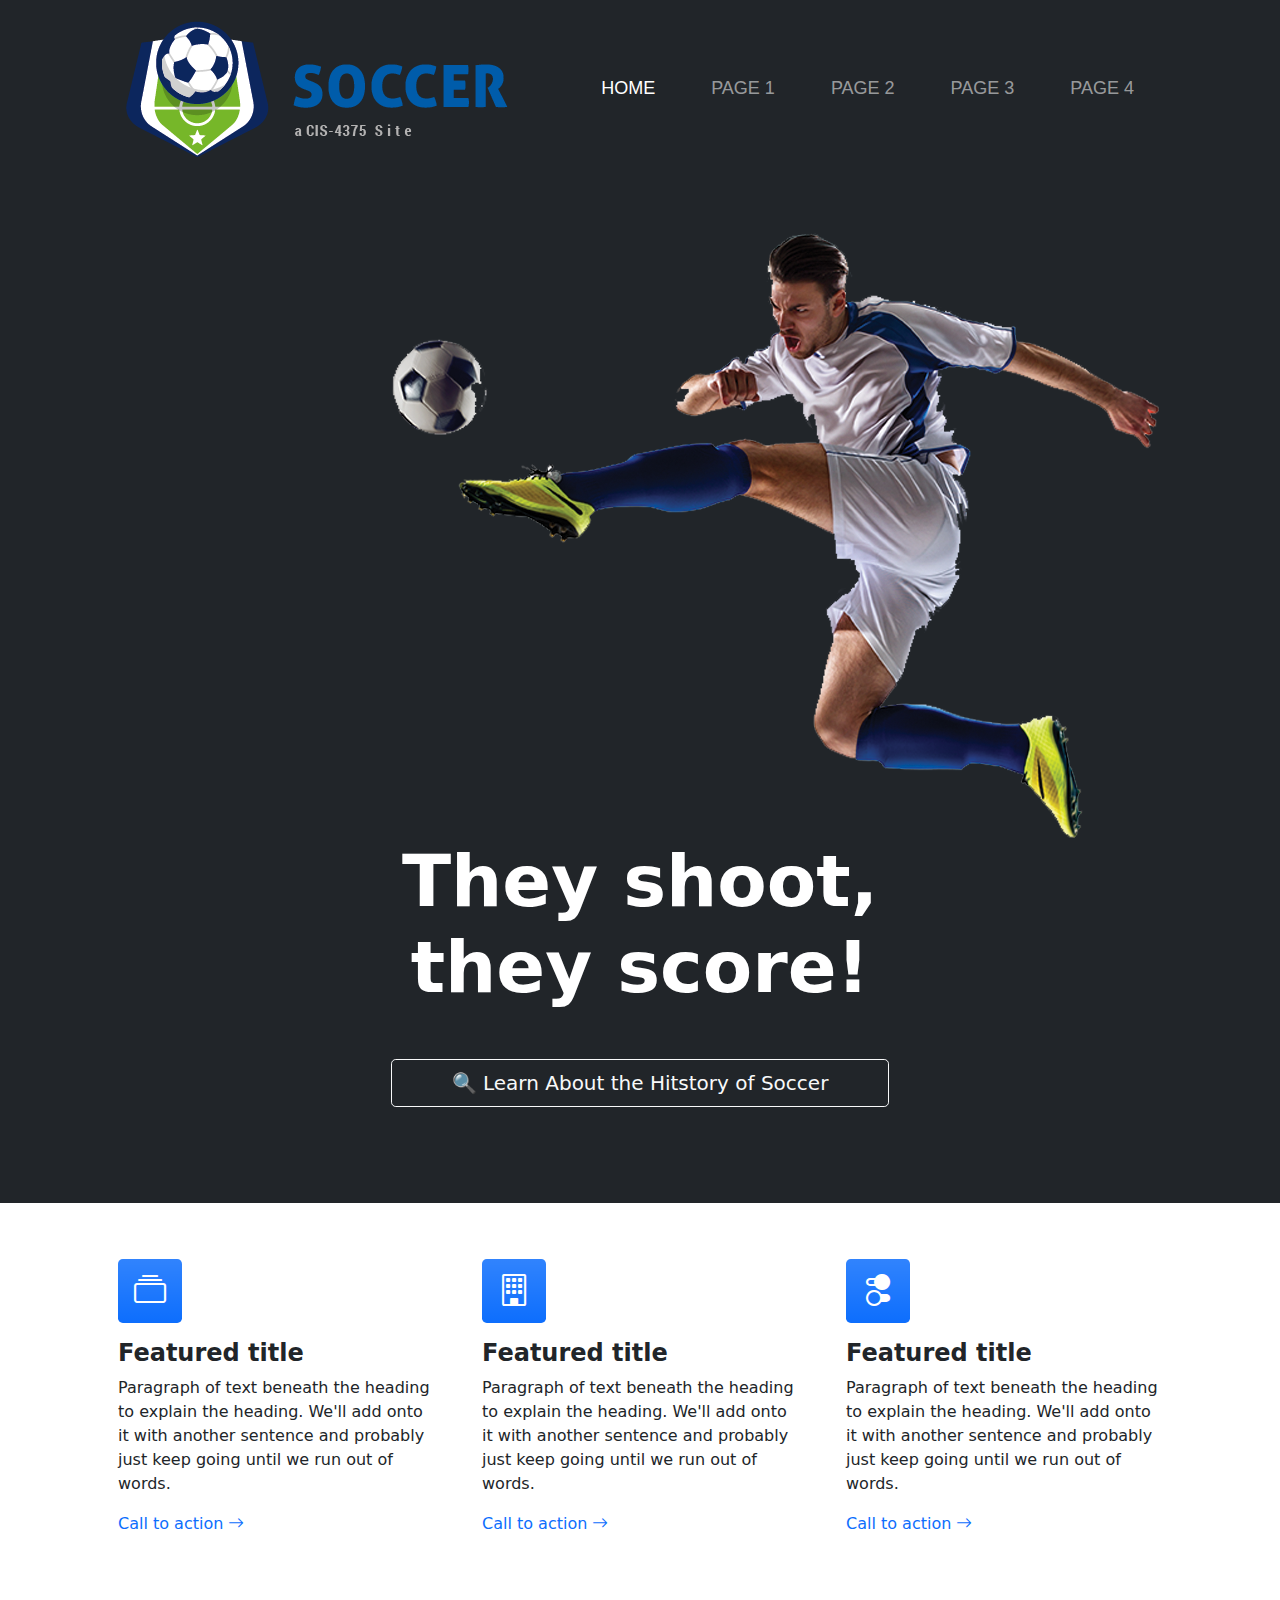
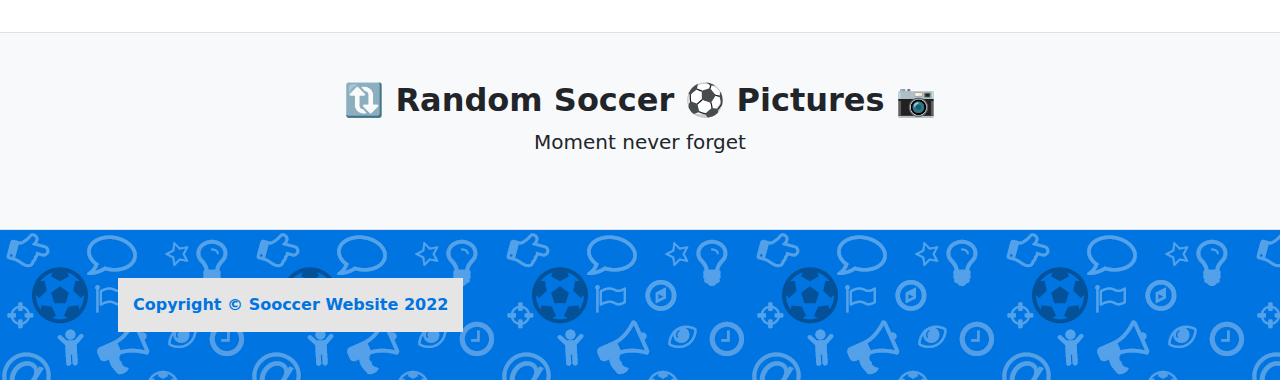
==== index.html @ 5b2134ca "update homepage" ====
<!DOCTYPE html>
<html lang="en">
    <head>
        <meta charset="utf-8" />
        <meta name="viewport" content="width=device-width, initial-scale=1, shrink-to-fit=no" />
        <meta name="description" content="" />
        <meta name="author" content="" />
        <title>Soccer Website</title>
        <!-- Favicon-->
        <link rel="icon" type="image/x-icon" href="/assets/favicon.ico" />
        <!-- Bootstrap icons-->
        <link href="https://cdn.jsdelivr.net/npm/bootstrap-icons@1.4.1/font/bootstrap-icons.css" rel="stylesheet" />
        <!-- Core theme CSS (includes Bootstrap)-->
        <link href="/css/styles.css" rel="stylesheet" />
        <!-- download one nav page for Menu -->
        <script src="js/jquery-1.10.2.js"></script>
    </head>
    <body>
    <!-- import content of header from nav.html -->
    <div id="nav-placeholder">
        <script>
        $(function(){
          $("#nav-placeholder").load("nav.html");
        });
        </script>
    </div>
    <!-- end code of import content of header from nav.html -->

            </div>
        </nav>
        <!-- Header-->
        <header class="bg-dark py-5">
            <div class="container px-5">
                <div class="row gx-5 justify-content-center">
                    <div class="col-lg-6">
                        <div class="text-center my-5">
                                <!-- add this later https://codepen.io/jenya/pen/BayZGMq -->
                            <img src="/assets/img/shoot.png" alt="shoot">
                            <h2 class="display-2 fw-bolder text-white mb-5">They shoot, they score!</h2>
                            <div class="d-grid gap-2">
                        <!-- add this later https://unicode-table.com/en/1F50D/ -->
                                <button class="btn btn btn-outline-light btn-lg" type="button">&#128269; Learn About the Hitstory of Soccer </button>
                              </div>
                        </div>
                    </div>
                </div>
            </div>
        </header>
        <!-- Features section-->
        <section class="py-5 border-bottom" id="features">
            <div class="container px-5 my-5">
                <div class="row gx-5">
                    <div class="col-lg-4 mb-5 mb-lg-0">
                        <div class="feature bg-primary bg-gradient text-white rounded-3 mb-3"><i class="bi bi-collection"></i></div>
                        <h2 class="h4 fw-bolder">Featured title</h2>
                        <p>Paragraph of text beneath the heading to explain the heading. We'll add onto it with another sentence and probably just keep going until we run out of words.</p>
                        <a class="text-decoration-none" href="#!">
                            Call to action
                            <i class="bi bi-arrow-right"></i>
                        </a>
                    </div>
                    <div class="col-lg-4 mb-5 mb-lg-0">
                        <div class="feature bg-primary bg-gradient text-white rounded-3 mb-3"><i class="bi bi-building"></i></div>
                        <h2 class="h4 fw-bolder">Featured title</h2>
                        <p>Paragraph of text beneath the heading to explain the heading. We'll add onto it with another sentence and probably just keep going until we run out of words.</p>
                        <a class="text-decoration-none" href="#!">
                            Call to action
                            <i class="bi bi-arrow-right"></i>
                        </a>
                    </div>
                    <div class="col-lg-4">
                        <div class="feature bg-primary bg-gradient text-white rounded-3 mb-3"><i class="bi bi-toggles2"></i></div>
                        <h2 class="h4 fw-bolder">Featured title</h2>
                        <p>Paragraph of text beneath the heading to explain the heading. We'll add onto it with another sentence and probably just keep going until we run out of words.</p>
                        <a class="text-decoration-none" href="#!">
                            Call to action
                            <i class="bi bi-arrow-right"></i>
                        </a>
                    </div>
                </div>
            </div>
        </section>
        <!-- Pricing section-->
        <section class="bg-light py-5 border-bottom">
            <div class="row text-center">
                <h2 class="fw-bolder">&#128259; Random Soccer &#9917; Pictures &#128247;</h2>
                <p class="lead mb-0">Moment never forget </p>
                <div class="col">
                    <img src="https://source.unsplash.com/random/600x600?soccer-goal" alt="">
                </div>
                <div class="col">
                    <img src="https://source.unsplash.com/random/600x600?soccer ronaldo messi" alt="">
                </div>
              </div>

        </section>

        <!-- Footer-->
        <footer class="py-5 bg-footer">
            <div class="container px-5"><p class="m-0 text-center text-white">Copyright &copy; Sooccer Website 2022</p></div>
        </footer>
        <!-- Bootstrap core JS-->
        <script src="https://cdn.jsdelivr.net/npm/bootstrap@5.1.3/dist/js/bootstrap.bundle.min.js"></script>
        <!-- Core theme JS-->
        <script src="js/scripts.js"></script>
        <!-- * * * * * * * * * * * * * * * * * * * * * * * * * * * * * * * * * * * * * * * *-->
        <!-- * *                               SB Forms JS                               * *-->
        <!-- * * Activate your form at https://startbootstrap.com/solution/contact-forms * *-->
        <!-- * * * * * * * * * * * * * * * * * * * * * * * * * * * * * * * * * * * * * * * *-->
        <script src="https://cdn.startbootstrap.com/sb-forms-latest.js"></script>
    </body>
</html>
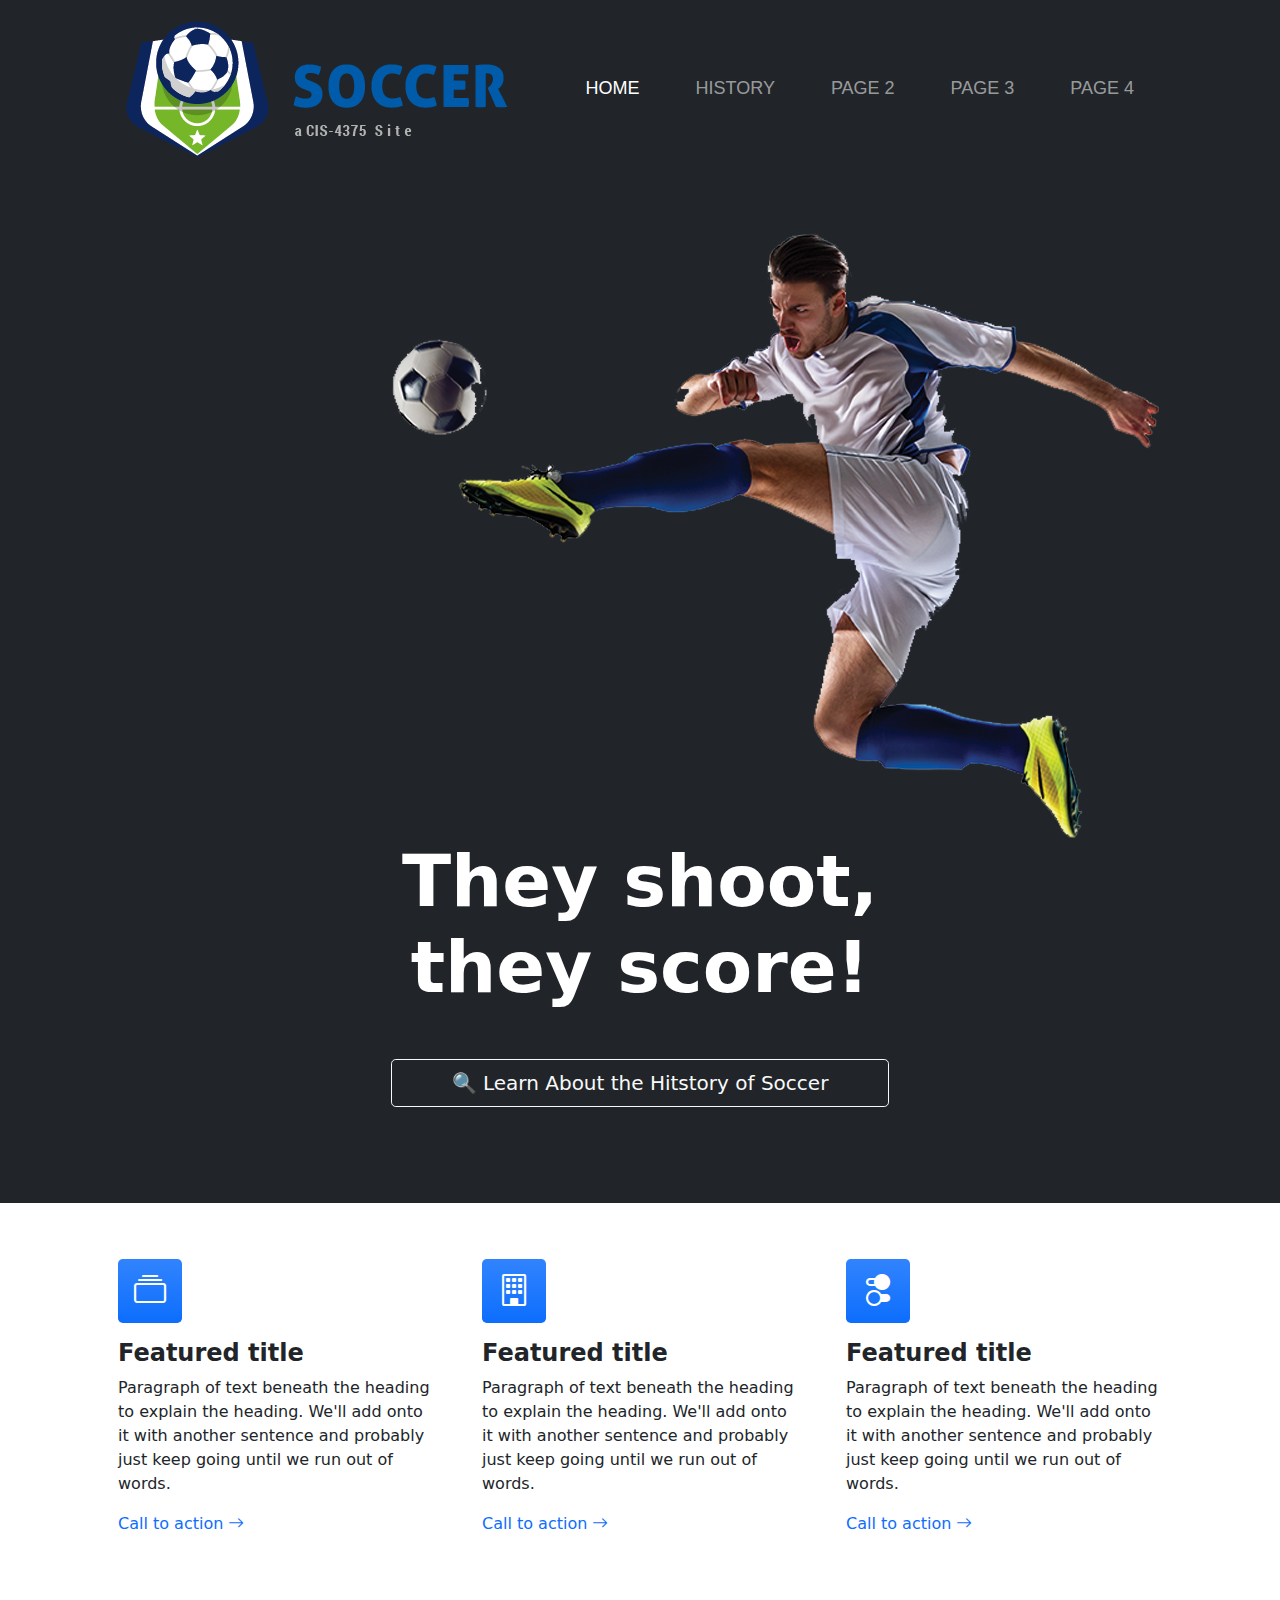
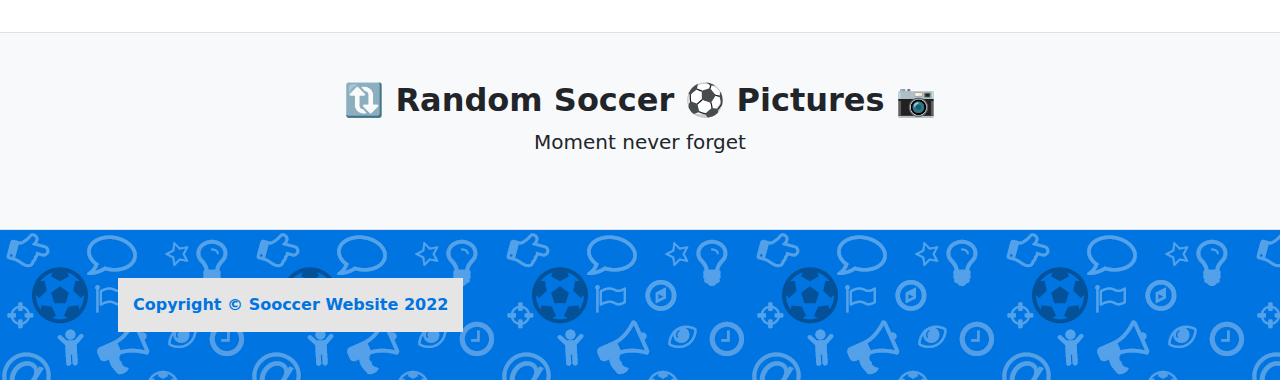
==== commit fc04fef6: "adding new page ( history )" ====
--- a/index.html
+++ b/index.html
@@ -3,8 +3,8 @@
     <head>
         <meta charset="utf-8" />
         <meta name="viewport" content="width=device-width, initial-scale=1, shrink-to-fit=no" />
-        <meta name="description" content="" />
-        <meta name="author" content="" />
+        <meta name="description" content="Home Page of Soccer Website" />
+        <meta name="author" content="Yasir" />
         <title>Soccer Website</title>
         <!-- Favicon-->
         <link rel="icon" type="image/x-icon" href="/assets/favicon.ico" />
@@ -39,7 +39,7 @@
                             <h2 class="display-2 fw-bolder text-white mb-5">They shoot, they score!</h2>
                             <div class="d-grid gap-2">
                         <!-- add this later https://unicode-table.com/en/1F50D/ -->
-                                <button class="btn btn btn-outline-light btn-lg" type="button">&#128269; Learn About the Hitstory of Soccer </button>
+                        <a class="btn btn btn-outline-light btn-lg" href="/history.html" role="button">&#128269; Learn About the Hitstory of Soccer </a>
                               </div>
                         </div>
                     </div>
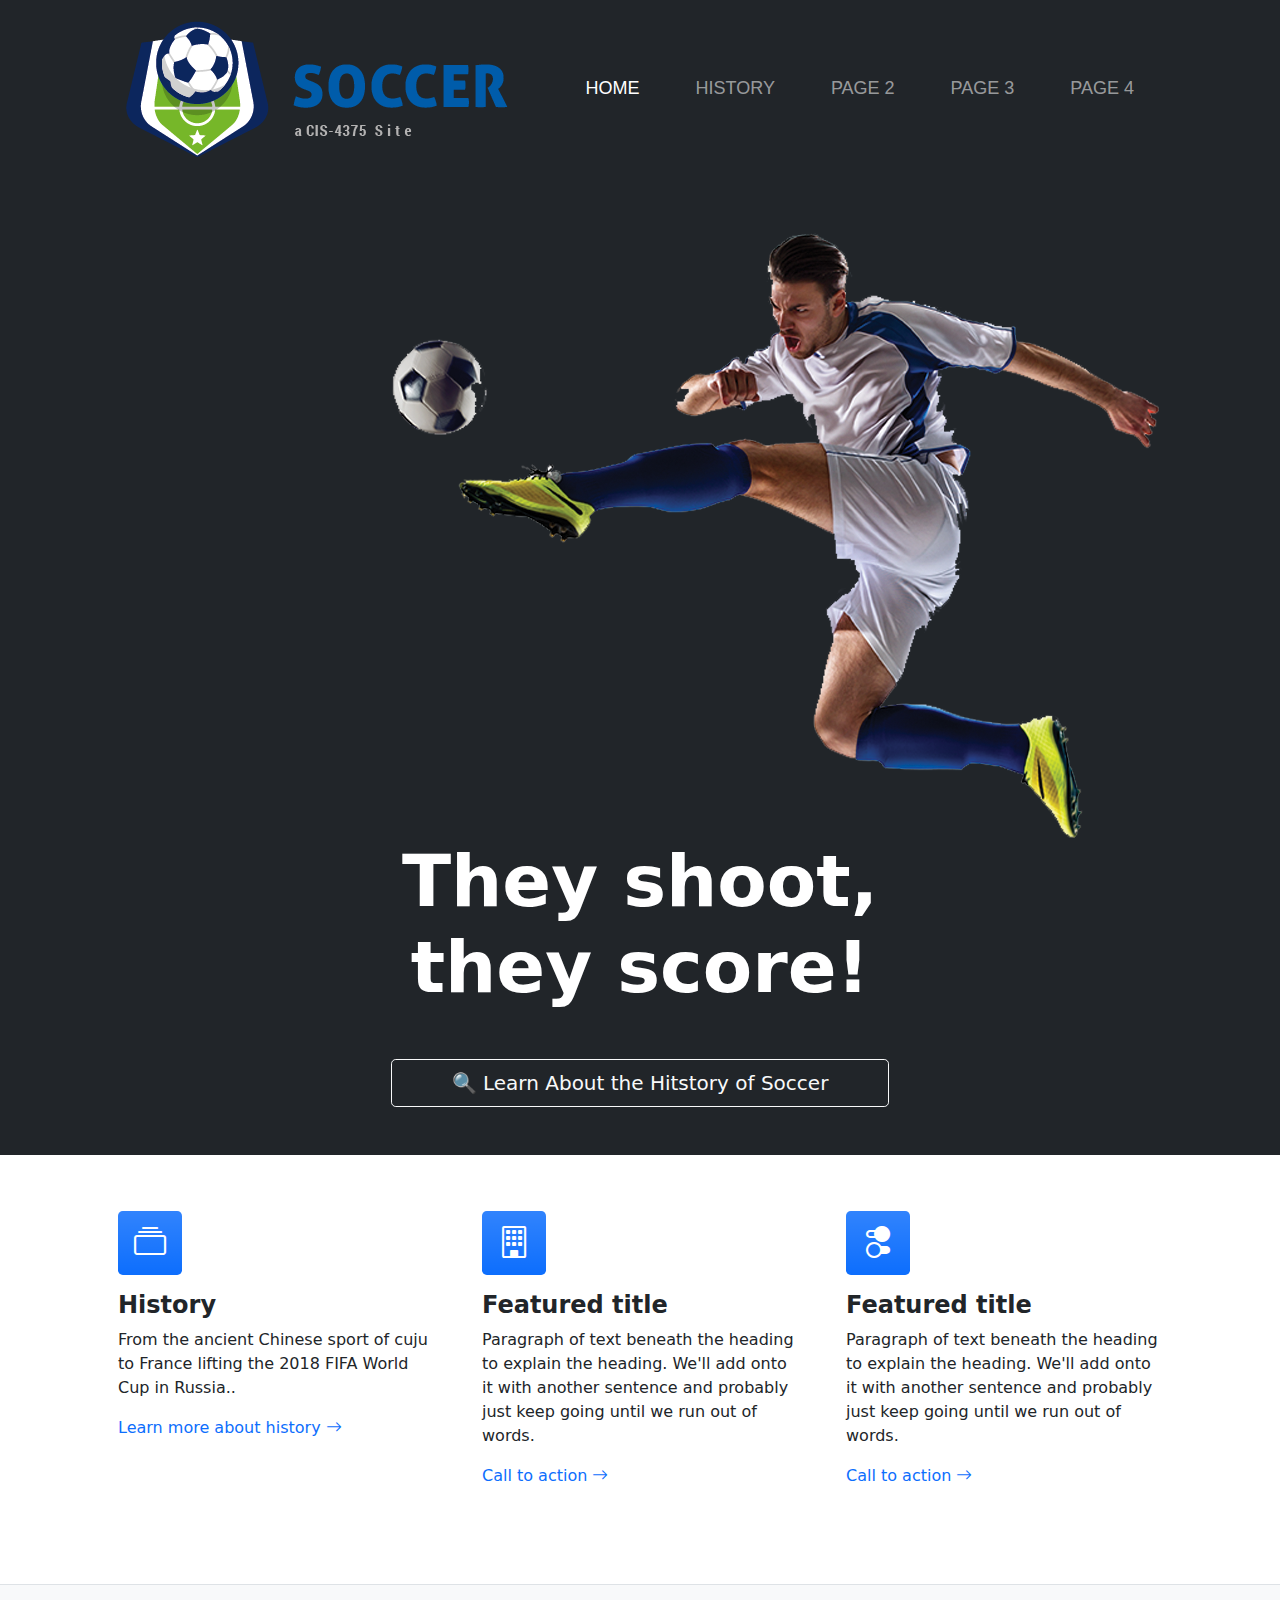
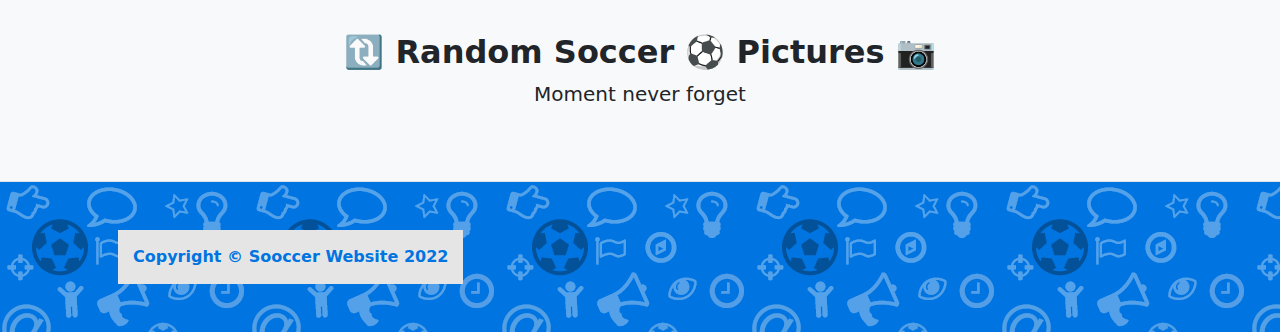
==== commit 478dc03e: "adding history link to homepage" ====
--- a/index.html
+++ b/index.html
@@ -34,11 +34,11 @@
                 <div class="row gx-5 justify-content-center">
                     <div class="col-lg-6">
                         <div class="text-center my-5">
-                                <!-- add this later https://codepen.io/jenya/pen/BayZGMq -->
-                            <img src="/assets/img/shoot.png" alt="shoot">
-                            <h2 class="display-2 fw-bolder text-white mb-5">They shoot, they score!</h2>
+                                    <img src="/assets/img/shoot.png" alt="shoot">                                  
+                                    <h2 class="display-2 fw-bolder text-white mb-5">They shoot, they score!</h2>                     
+                         </div>
                             <div class="d-grid gap-2">
-                        <!-- add this later https://unicode-table.com/en/1F50D/ -->
+                        <!-- emoji source https://unicode-table.com/en/1F50D/ -->
                         <a class="btn btn btn-outline-light btn-lg" href="/history.html" role="button">&#128269; Learn About the Hitstory of Soccer </a>
                               </div>
                         </div>
@@ -52,10 +52,10 @@
                 <div class="row gx-5">
                     <div class="col-lg-4 mb-5 mb-lg-0">
                         <div class="feature bg-primary bg-gradient text-white rounded-3 mb-3"><i class="bi bi-collection"></i></div>
-                        <h2 class="h4 fw-bolder">Featured title</h2>
-                        <p>Paragraph of text beneath the heading to explain the heading. We'll add onto it with another sentence and probably just keep going until we run out of words.</p>
-                        <a class="text-decoration-none" href="#!">
-                            Call to action
+                        <h2 class="h4 fw-bolder">History </h2>
+                        <p>From the ancient Chinese sport of cuju to France lifting the 2018 FIFA World Cup in Russia..</p>
+                        <a class="text-decoration-none" href="/history.html">
+                            Learn more about history
                             <i class="bi bi-arrow-right"></i>
                         </a>
                     </div>
@@ -102,7 +102,7 @@
         <!-- Bootstrap core JS-->
         <script src="https://cdn.jsdelivr.net/npm/bootstrap@5.1.3/dist/js/bootstrap.bundle.min.js"></script>
         <!-- Core theme JS-->
-        <script src="js/scripts.js"></script>
+        <script src="/js/scripts.js"></script>
         <!-- * * * * * * * * * * * * * * * * * * * * * * * * * * * * * * * * * * * * * * * *-->
         <!-- * *                               SB Forms JS                               * *-->
         <!-- * * Activate your form at https://startbootstrap.com/solution/contact-forms * *-->
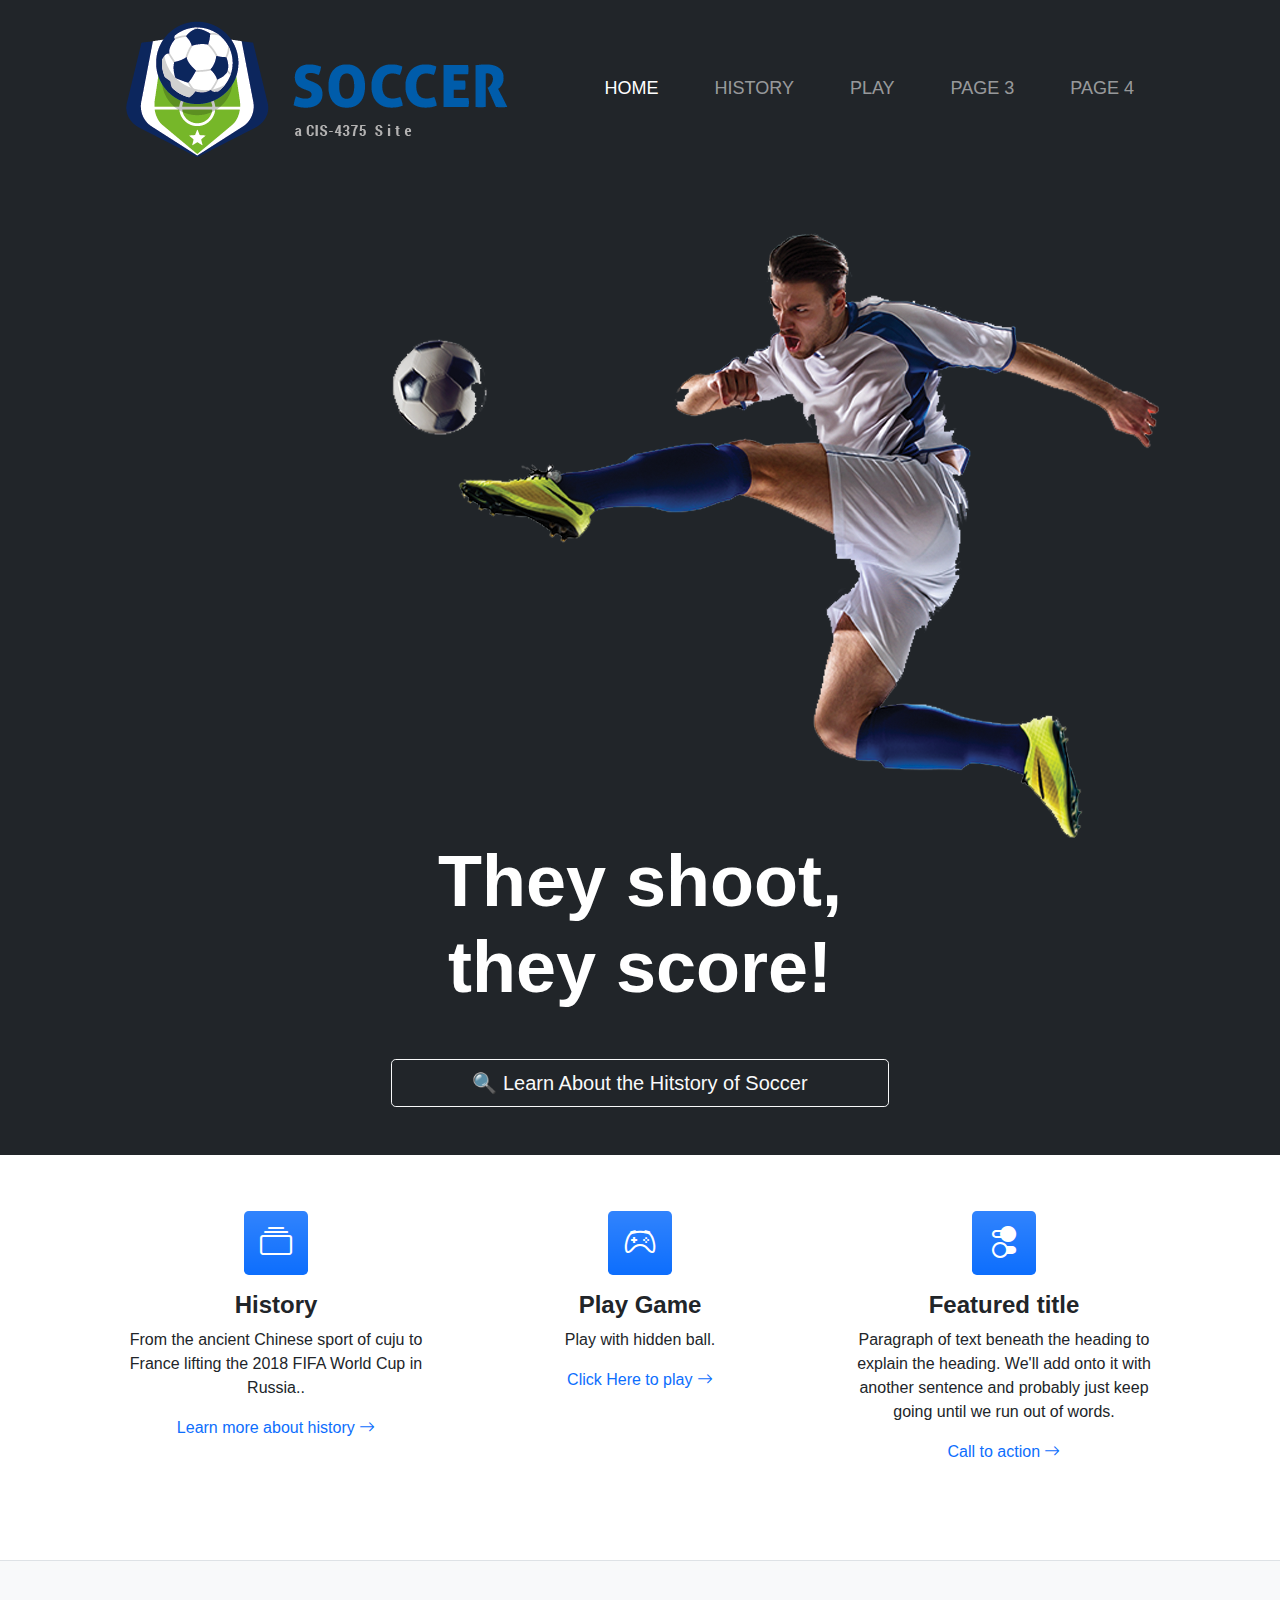
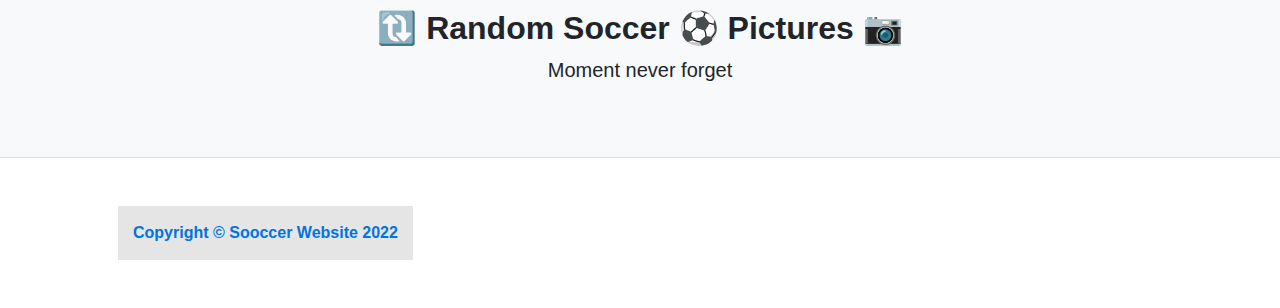
==== commit e669a43d: "fix play.html and add link in index" ====
--- a/index.html
+++ b/index.html
@@ -60,11 +60,11 @@
                         </a>
                     </div>
                     <div class="col-lg-4 mb-5 mb-lg-0">
-                        <div class="feature bg-primary bg-gradient text-white rounded-3 mb-3"><i class="bi bi-building"></i></div>
-                        <h2 class="h4 fw-bolder">Featured title</h2>
-                        <p>Paragraph of text beneath the heading to explain the heading. We'll add onto it with another sentence and probably just keep going until we run out of words.</p>
-                        <a class="text-decoration-none" href="#!">
-                            Call to action
+                        <div class="feature bg-primary bg-gradient text-white rounded-3 mb-3"><i class="bi bi-controller"></i></div>
+                        <h2 class="h4 fw-bolder">Play Game </h2>
+                        <p>Play with hidden ball.</p>
+                        <a class="text-decoration-none" href="/Play.html">
+                            Click Here to play
                             <i class="bi bi-arrow-right"></i>
                         </a>
                     </div>
